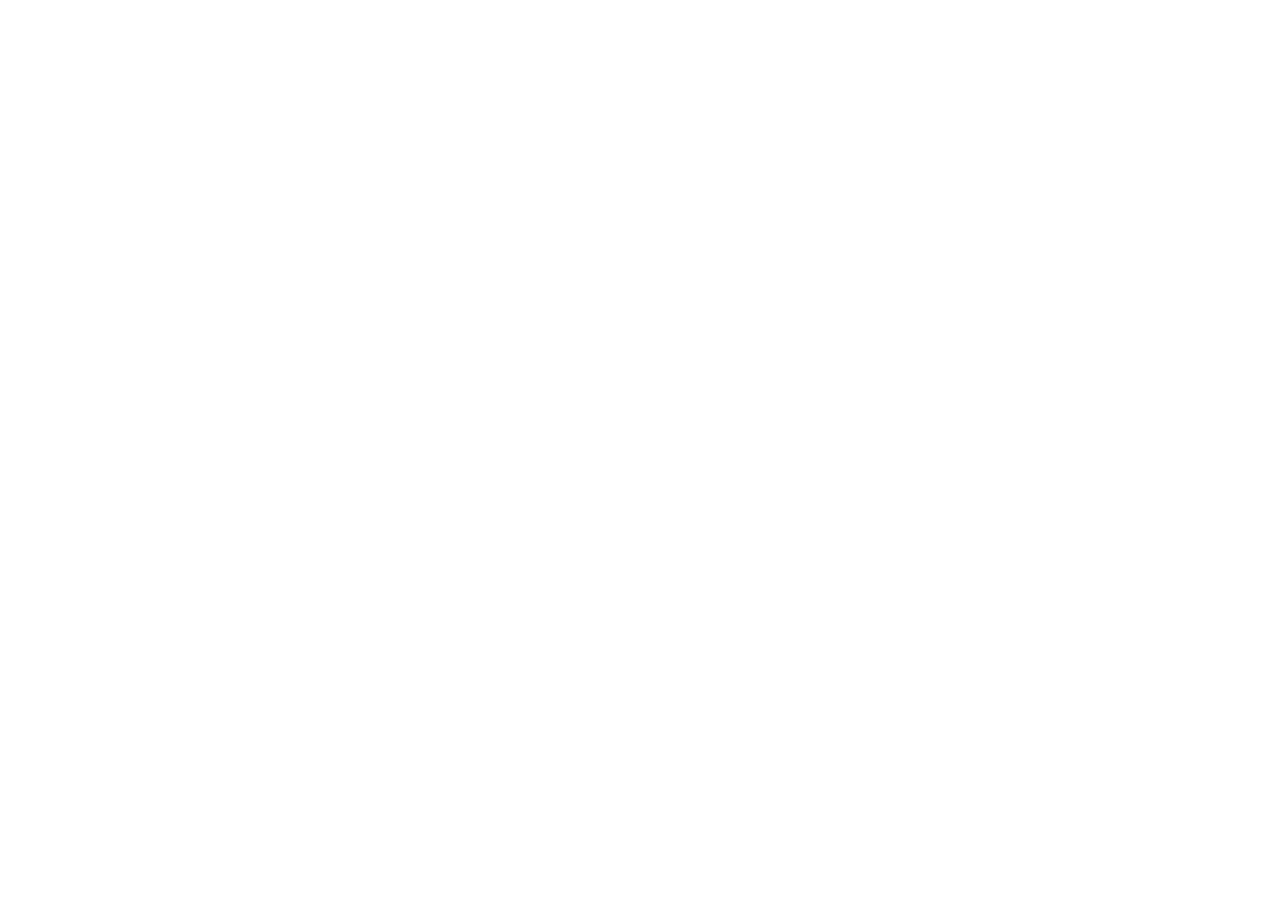
==== index.html @ 53b9eaf8 "Initial commit" ====
<!doctype html><title>Redirecting to: https://prolongedfasting.app/en/</title><meta http-equiv="refresh" content="0;url=https://prolongedfasting.app/en/"><meta name="robots" content="noindex"><link rel="canonical" href="https://prolongedfasting.app/en/"><body>	<a href="https://prolongedfasting.app/en/">Redirecting from <code>/</code> to <code>https://prolongedfasting.app/en/</code></a></body>
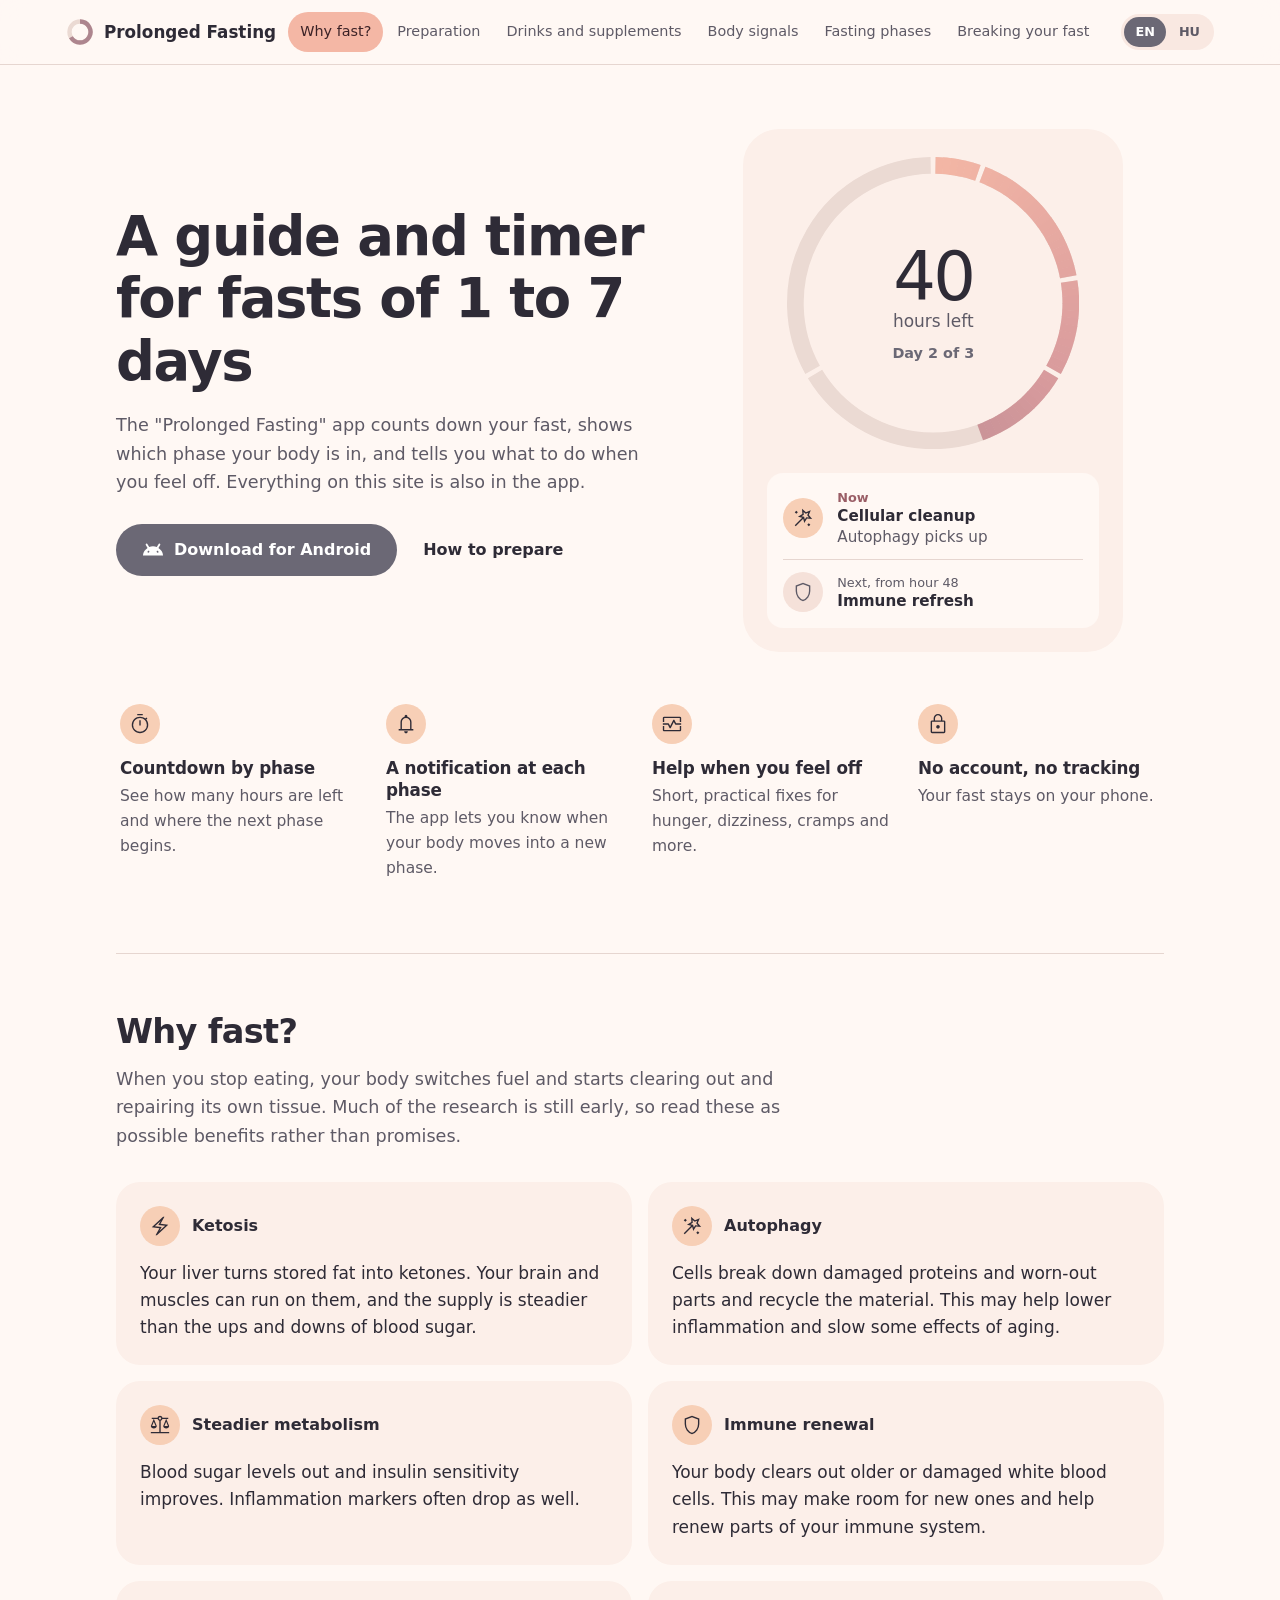
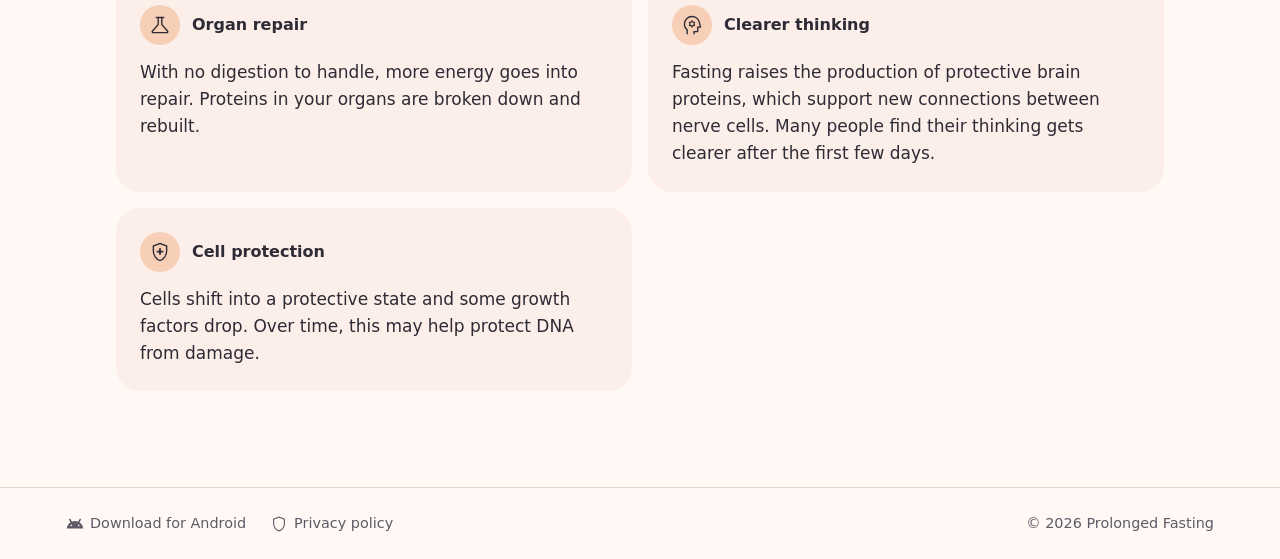
==== commit 8210a965: "Serve on prolongedfasting.github.io Point the site config, canonical URLs, sitemap and robots.txt at" ====
--- a/index.html
+++ b/index.html
@@ -1 +1,3 @@
-<!doctype html><title>Redirecting to: https://prolongedfasting.app/en/</title><meta http-equiv="refresh" content="0;url=https://prolongedfasting.app/en/"><meta name="robots" content="noindex"><link rel="canonical" href="https://prolongedfasting.app/en/"><body>	<a href="https://prolongedfasting.app/en/">Redirecting from <code>/</code> to <code>https://prolongedfasting.app/en/</code></a></body>+<!DOCTYPE html><html lang="en"> <head><meta charset="UTF-8"><meta name="robots" content="noindex"><link rel="canonical" href="https://prolongedfasting.github.io/en/"><meta http-equiv="refresh" content="0;url=/en/"><script>
+      location.replace((navigator.language || '').toLowerCase().startsWith('hu') ? '/hu/' : '/en/');
+    </script><title>Prolonged Fasting</title></head> <body> <a href="/en/">English</a> · <a href="/hu/">Magyar</a> </body></html>
